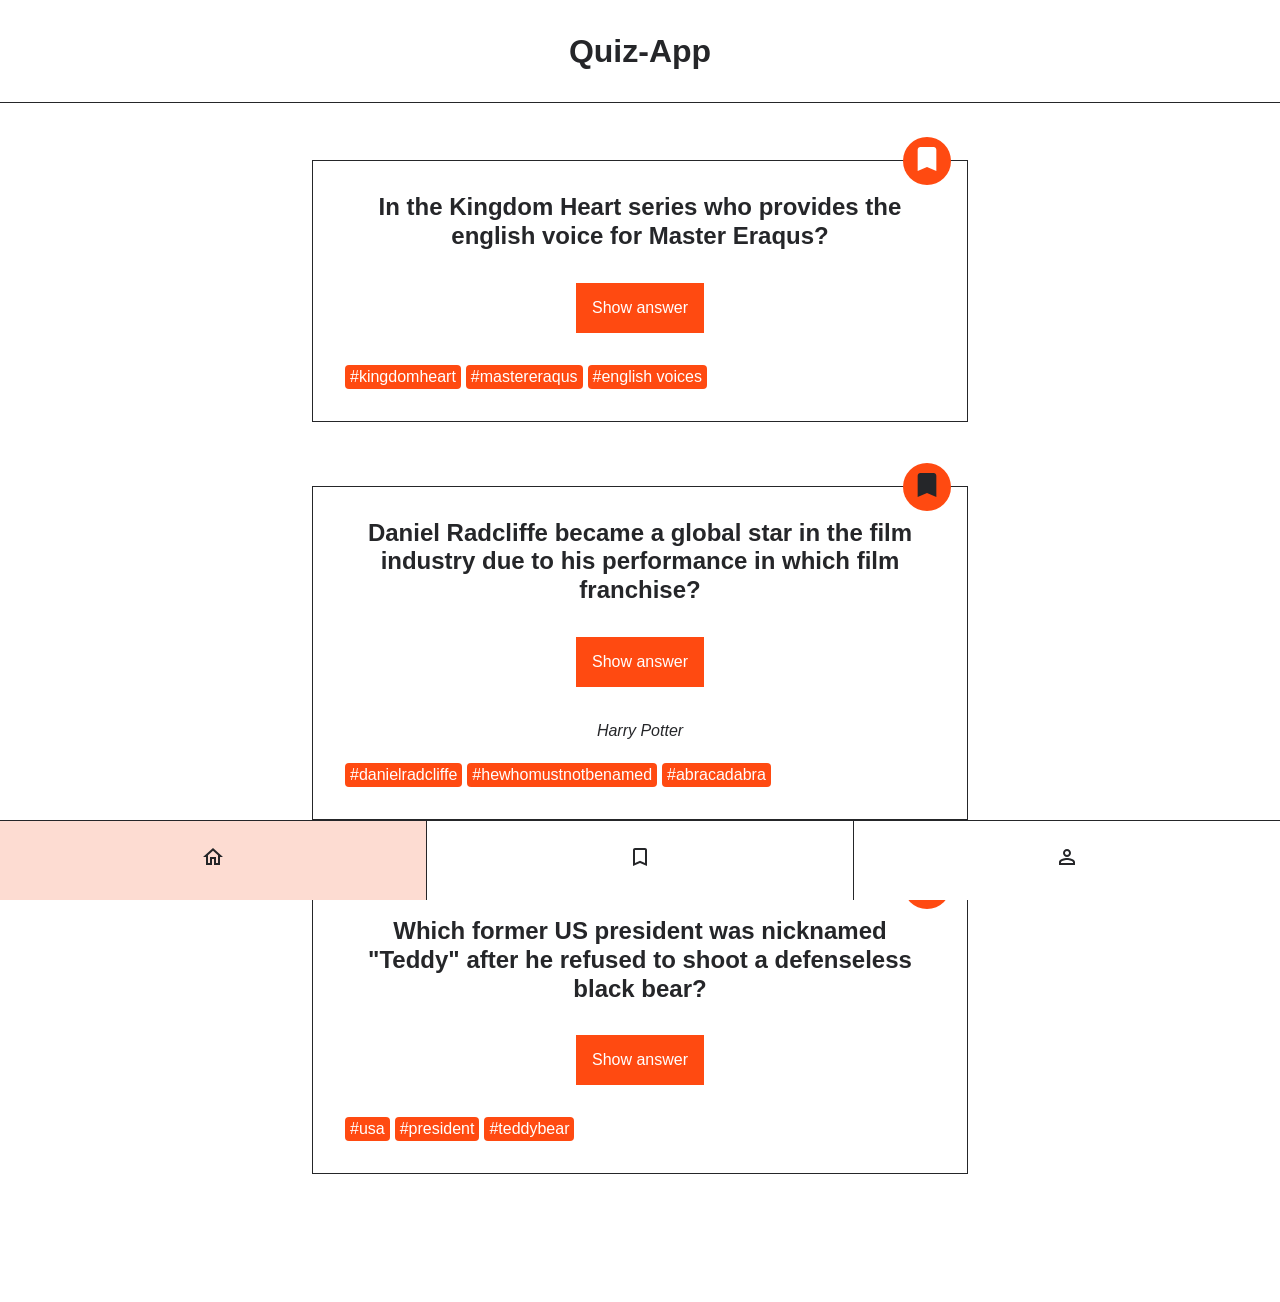
==== index.html @ 5d407119 "Initial commit" ====
<!DOCTYPE html>
<html lang="en">
  <head>
    <meta charset="UTF-8" />
    <meta http-equiv="X-UA-Compatible" content="IE=edge" />
    <meta name="viewport" content="width=device-width, initial-scale=1.0" />
    <title>Quiz-App</title>
    <link rel="stylesheet" href="./styles.css" />
  </head>
  <body>
    <header class="header">
      <h1 class="header__title">Quiz-App</h1>
    </header>
    <main>
      <ul class="card-list">
        <!--
                FIRST CARD
              -->
        <li class="card-list__item">
          <article class="card">
            <h2 class="card__question">
              In the Kingdom Heart series who provides the english voice for
              Master Eraqus?
            </h2>
            <button class="card__button-answer" type="button">
              Show answer
            </button>
            <p class="card__answer">Mark Hamill</p>
            <ul class="card__tag-list">
              <li class="card__tag-list-item">#kingdomheart</li>
              <li class="card__tag-list-item">#mastereraqus</li>
              <li class="card__tag-list-item">#english voices</li>
            </ul>
            <div class="card__button-bookmark">
              <button class="bookmark" aria-label="bookmark" type="button">
                <svg
                  class="bookmark__icon"
                  xmlns="http://www.w3.org/2000/svg"
                  viewbox="0 0 24 24"
                >
                  <path
                    d="M17 3H7c-1.1 0-2 .9-2 2v16l7-3 7 3V5c0-1.1-.9-2-2-2z"
                  />
                </svg>
              </button>
            </div>
          </article>
        </li>
        <!--
                SECOND CARD
              -->
        <li class="card-list__item">
          <article class="card">
            <h2 class="card__question">
              Daniel Radcliffe became a global star in the film industry due to
              his performance in which film franchise?
            </h2>
            <button class="card__button-answer" type="button">
              Show answer
            </button>
            <p class="card__answer card__answer--active">Harry Potter</p>
            <ul class="card__tag-list">
              <li class="card__tag-list-item">#danielradcliffe</li>
              <li class="card__tag-list-item">#hewhomustnotbenamed</li>
              <li class="card__tag-list-item">#abracadabra</li>
            </ul>
            <div class="card__button-bookmark">
              <button
                class="bookmark bookmark--active"
                aria-label="bookmark"
                type="button"
              >
                <svg
                  class="bookmark__icon"
                  xmlns="http://www.w3.org/2000/svg"
                  viewbox="0 0 24 24"
                >
                  <path
                    d="M17 3H7c-1.1 0-2 .9-2 2v16l7-3 7 3V5c0-1.1-.9-2-2-2z"
                  />
                </svg>
              </button>
            </div>
          </article>
        </li>
        <!--
                THIRD CARD
              -->
        <li class="card-list__item">
          <article class="card">
            <h2 class="card__question">
              Which former US president was nicknamed &quot;Teddy&quot; after he
              refused to shoot a defenseless black bear?
            </h2>
            <button class="card__button-answer" type="button">
              Show answer
            </button>
            <p class="card__answer">Theodore Roosevelt</p>
            <ul class="card__tag-list">
              <li class="card__tag-list-item">#usa</li>
              <li class="card__tag-list-item">#president</li>
              <li class="card__tag-list-item">#teddybear</li>
            </ul>
            <div class="card__button-bookmark">
              <button class="bookmark" type="button">
                <svg
                  class="bookmark__icon"
                  xmlns="http://www.w3.org/2000/svg"
                  viewbox="0 0 24 24"
                >
                  <path
                    d="M17 3H7c-1.1 0-2 .9-2 2v16l7-3 7 3V5c0-1.1-.9-2-2-2z"
                  />
                </svg>
              </button>
            </div>
          </article>
        </li>
      </ul>
    </main>

    <nav class="navigation">
      <ul class="navigation__list">
        <li class="navigation__list-item navigation__list-item--active">
          <a
            class="navigation__link"
            href="/index.html"
            aria-label="go to home page"
          >
            <svg
              xmlns="http://www.w3.org/2000/svg"
              height="24px"
              viewbox="0 0 24 24"
              width="24px"
            >
              <path
                d="M12 5.69l5 4.5V18h-2v-6H9v6H7v-7.81l5-4.5M12 3L2 12h3v8h6v-6h2v6h6v-8h3L12 3z"
              />
            </svg>
          </a>
        </li>
        <li class="navigation__list-item">
          <a
            class="navigation__link"
            href="/bookmarks.html"
            aria-label="go to bookmarks page"
          >
            <svg
              xmlns="http://www.w3.org/2000/svg"
              height="24px"
              viewbox="0 0 24 24"
              width="24px"
            >
              <path
                d="M17 3H7c-1.1 0-2 .9-2 2v16l7-3 7 3V5c0-1.1-.9-2-2-2zm0 15l-5-2.18L7 18V5h10v13z"
              />
            </svg>
          </a>
        </li>
        <li class="navigation__list-item">
          <a
            class="navigation__link"
            href="/profile.html"
            aria-label="go to profile page"
          >
            <svg
              xmlns="http://www.w3.org/2000/svg"
              height="24px"
              viewbox="0 0 24 24"
              width="24px"
            >
              <path
                d="M12 6c1.1 0 2 .9 2 2s-.9 2-2 2-2-.9-2-2 .9-2 2-2m0 9c2.7 0 5.8 1.29 6 2v1H6v-.99c.2-.72 3.3-2.01 6-2.01m0-11C9.79 4 8 5.79 8 8s1.79 4 4 4 4-1.79 4-4-1.79-4-4-4zm0 9c-2.67 0-8 1.34-8 4v3h16v-3c0-2.66-5.33-4-8-4z"
              />
            </svg>
          </a>
        </li>
      </ul>
    </nav>
  </body>
</html>
---- styles.css ----
@import "./global.css";

@import "./components/bookmark/bookmark.css";
@import "./components/card-list/card-list.css";
@import "./components/card/card.css";
@import "./components/header/header.css";
@import "./components/navigation/navigation.css";
@import "./components/profile/profile.css";
@import "./components/counter-list/counter-list.css";
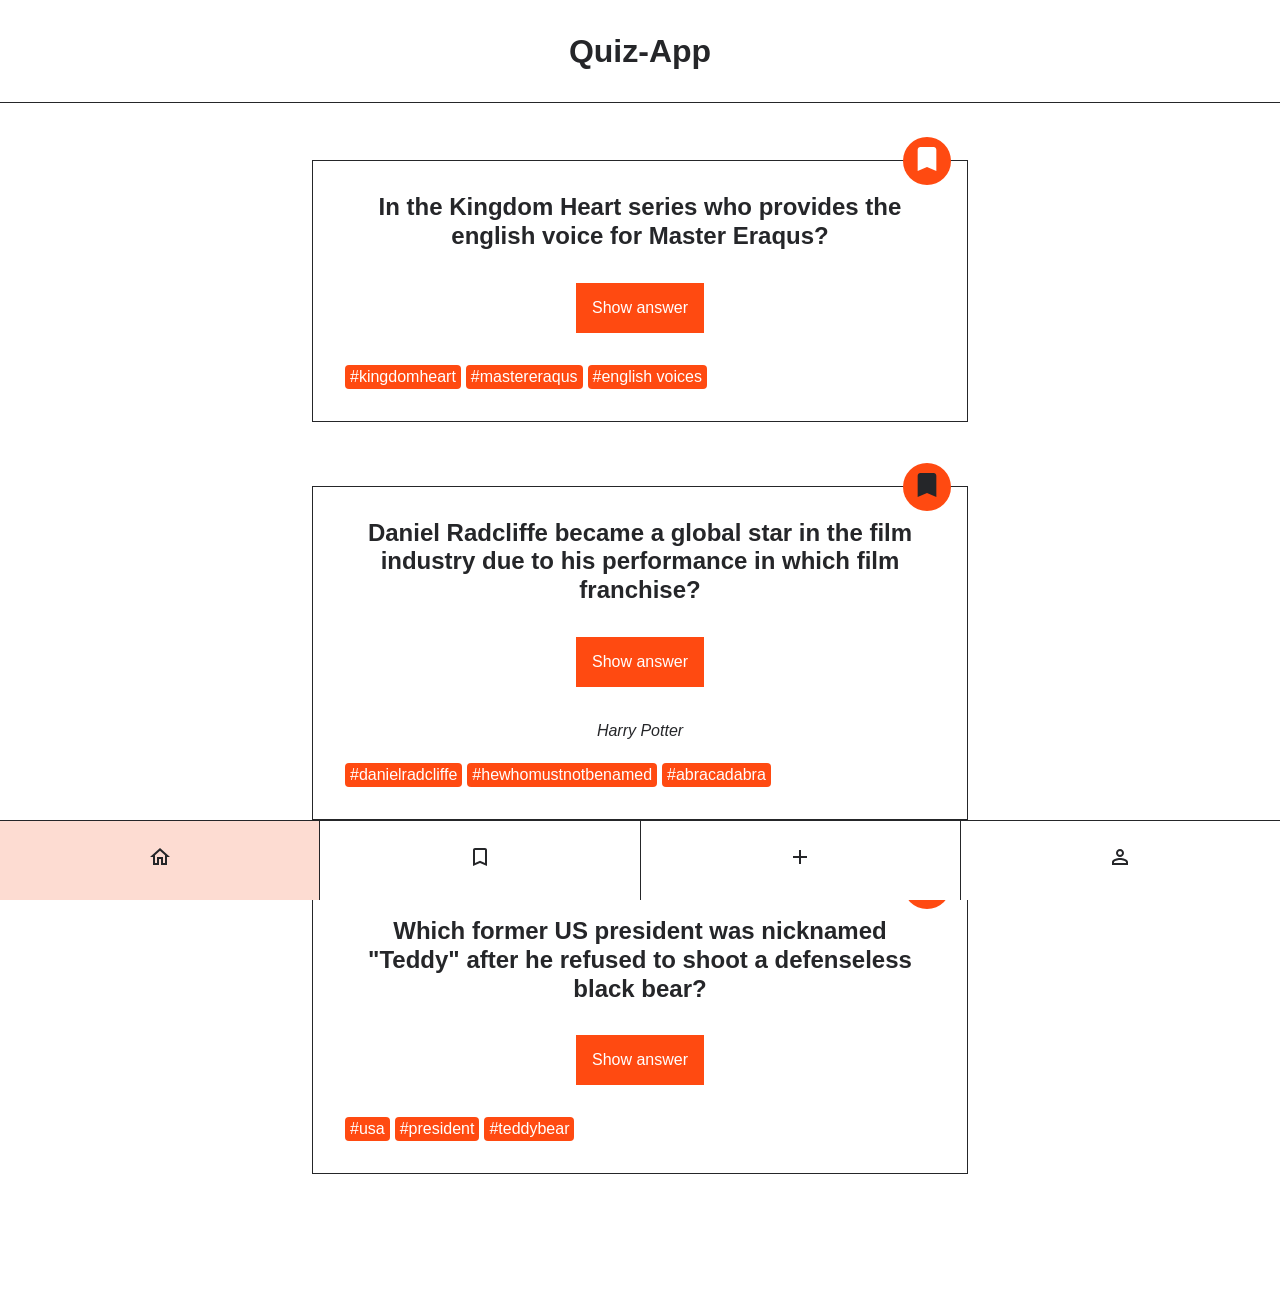
==== commit 80bcd189: "add functionality from challenges part 2" ====
--- a/index.html
+++ b/index.html
@@ -6,6 +6,7 @@
     <meta name="viewport" content="width=device-width, initial-scale=1.0" />
     <title>Quiz-App</title>
     <link rel="stylesheet" href="./styles.css" />
+    <script src="index.js" defer></script>
   </head>
   <body>
     <header class="header">
@@ -22,17 +23,26 @@
               In the Kingdom Heart series who provides the english voice for
               Master Eraqus?
             </h2>
-            <button class="card__button-answer" type="button">
+            <button
+              class="card__button-answer"
+              type="button"
+              data-js="answer-button"
+            >
               Show answer
             </button>
-            <p class="card__answer">Mark Hamill</p>
+            <p class="card__answer" data-js="card-answer">Mark Hamill</p>
             <ul class="card__tag-list">
               <li class="card__tag-list-item">#kingdomheart</li>
               <li class="card__tag-list-item">#mastereraqus</li>
               <li class="card__tag-list-item">#english voices</li>
             </ul>
             <div class="card__button-bookmark">
-              <button class="bookmark" aria-label="bookmark" type="button">
+              <button
+                class="bookmark"
+                aria-label="bookmark"
+                type="button"
+                data-js="bookmark-button"
+              >
                 <svg
                   class="bookmark__icon"
                   xmlns="http://www.w3.org/2000/svg"
@@ -160,6 +170,22 @@
         <li class="navigation__list-item">
           <a
             class="navigation__link"
+            href="/add.html"
+            aria-label="go to add card page"
+          >
+            <svg
+              xmlns="http://www.w3.org/2000/svg"
+              height="24px"
+              viewbox="0 0 24 24"
+              width="24px"
+            >
+              <path d="M19 13h-6v6h-2v-6H5v-2h6V5h2v6h6v2z" />
+            </svg>
+          </a>
+        </li>
+        <li class="navigation__list-item">
+          <a
+            class="navigation__link"
             href="/profile.html"
             aria-label="go to profile page"
           >
--- a/styles.css
+++ b/styles.css
@@ -7,3 +7,4 @@
 @import "./components/navigation/navigation.css";
 @import "./components/profile/profile.css";
 @import "./components/counter-list/counter-list.css";
+@import "./components/form/form.css";
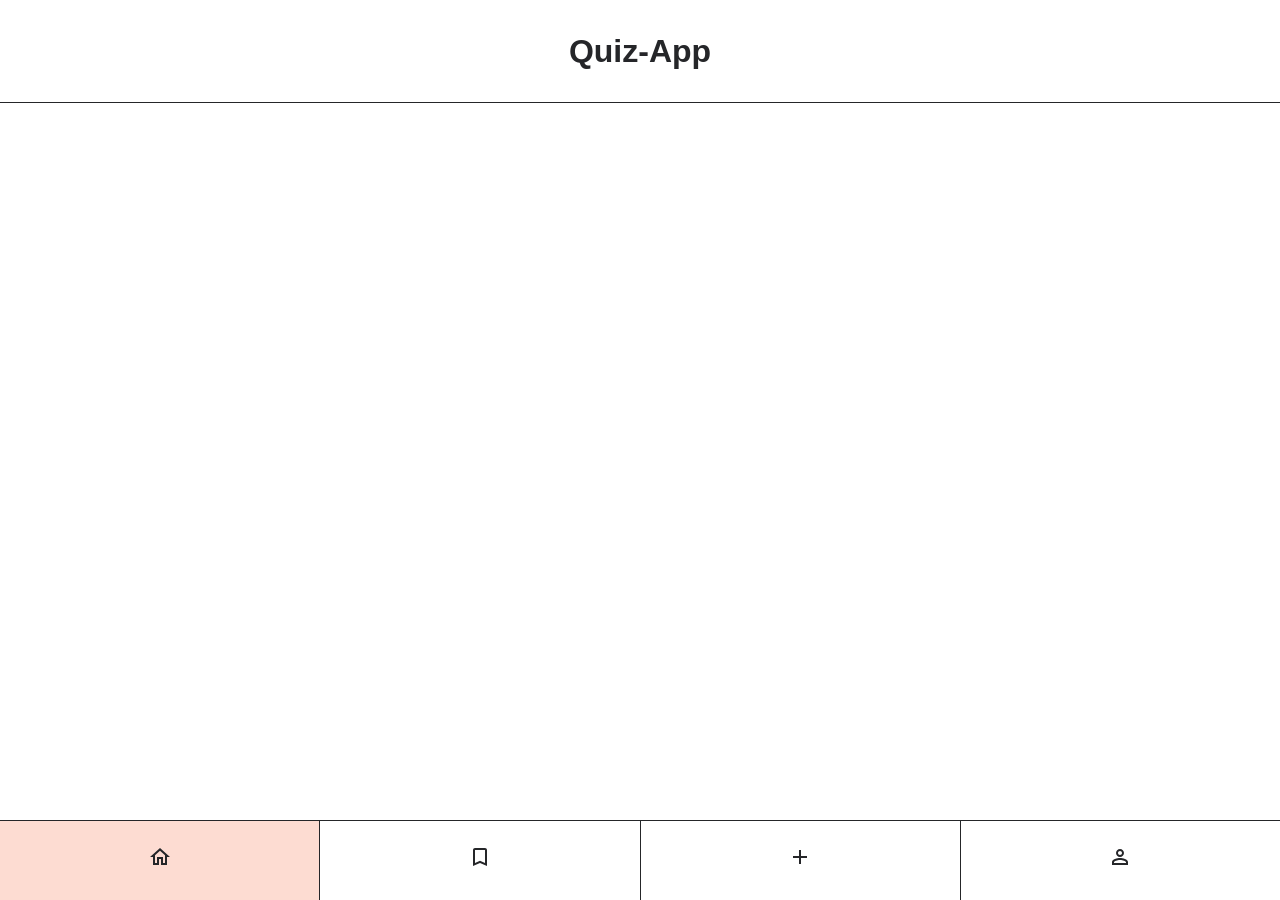
==== commit 0a3c8b2e: "add solutions to challenges part 3" ====
--- a/index.html
+++ b/index.html
@@ -6,127 +6,14 @@
     <meta name="viewport" content="width=device-width, initial-scale=1.0" />
     <title>Quiz-App</title>
     <link rel="stylesheet" href="./styles.css" />
-    <script src="index.js" defer></script>
+    <script src="index.js" type="module" defer></script>
   </head>
   <body>
     <header class="header">
       <h1 class="header__title">Quiz-App</h1>
     </header>
     <main>
-      <ul class="card-list">
-        <!--
-                FIRST CARD
-              -->
-        <li class="card-list__item">
-          <article class="card">
-            <h2 class="card__question">
-              In the Kingdom Heart series who provides the english voice for
-              Master Eraqus?
-            </h2>
-            <button
-              class="card__button-answer"
-              type="button"
-              data-js="answer-button"
-            >
-              Show answer
-            </button>
-            <p class="card__answer" data-js="card-answer">Mark Hamill</p>
-            <ul class="card__tag-list">
-              <li class="card__tag-list-item">#kingdomheart</li>
-              <li class="card__tag-list-item">#mastereraqus</li>
-              <li class="card__tag-list-item">#english voices</li>
-            </ul>
-            <div class="card__button-bookmark">
-              <button
-                class="bookmark"
-                aria-label="bookmark"
-                type="button"
-                data-js="bookmark-button"
-              >
-                <svg
-                  class="bookmark__icon"
-                  xmlns="http://www.w3.org/2000/svg"
-                  viewbox="0 0 24 24"
-                >
-                  <path
-                    d="M17 3H7c-1.1 0-2 .9-2 2v16l7-3 7 3V5c0-1.1-.9-2-2-2z"
-                  />
-                </svg>
-              </button>
-            </div>
-          </article>
-        </li>
-        <!--
-                SECOND CARD
-              -->
-        <li class="card-list__item">
-          <article class="card">
-            <h2 class="card__question">
-              Daniel Radcliffe became a global star in the film industry due to
-              his performance in which film franchise?
-            </h2>
-            <button class="card__button-answer" type="button">
-              Show answer
-            </button>
-            <p class="card__answer card__answer--active">Harry Potter</p>
-            <ul class="card__tag-list">
-              <li class="card__tag-list-item">#danielradcliffe</li>
-              <li class="card__tag-list-item">#hewhomustnotbenamed</li>
-              <li class="card__tag-list-item">#abracadabra</li>
-            </ul>
-            <div class="card__button-bookmark">
-              <button
-                class="bookmark bookmark--active"
-                aria-label="bookmark"
-                type="button"
-              >
-                <svg
-                  class="bookmark__icon"
-                  xmlns="http://www.w3.org/2000/svg"
-                  viewbox="0 0 24 24"
-                >
-                  <path
-                    d="M17 3H7c-1.1 0-2 .9-2 2v16l7-3 7 3V5c0-1.1-.9-2-2-2z"
-                  />
-                </svg>
-              </button>
-            </div>
-          </article>
-        </li>
-        <!--
-                THIRD CARD
-              -->
-        <li class="card-list__item">
-          <article class="card">
-            <h2 class="card__question">
-              Which former US president was nicknamed &quot;Teddy&quot; after he
-              refused to shoot a defenseless black bear?
-            </h2>
-            <button class="card__button-answer" type="button">
-              Show answer
-            </button>
-            <p class="card__answer">Theodore Roosevelt</p>
-            <ul class="card__tag-list">
-              <li class="card__tag-list-item">#usa</li>
-              <li class="card__tag-list-item">#president</li>
-              <li class="card__tag-list-item">#teddybear</li>
-            </ul>
-            <div class="card__button-bookmark">
-              <button class="bookmark" type="button">
-                <svg
-                  class="bookmark__icon"
-                  xmlns="http://www.w3.org/2000/svg"
-                  viewbox="0 0 24 24"
-                >
-                  <path
-                    d="M17 3H7c-1.1 0-2 .9-2 2v16l7-3 7 3V5c0-1.1-.9-2-2-2z"
-                  />
-                </svg>
-              </button>
-            </div>
-          </article>
-        </li>
-      </ul>
+      <ul class="card-list" data-js="card-list"></ul>
     </main>
 
     <nav class="navigation">
